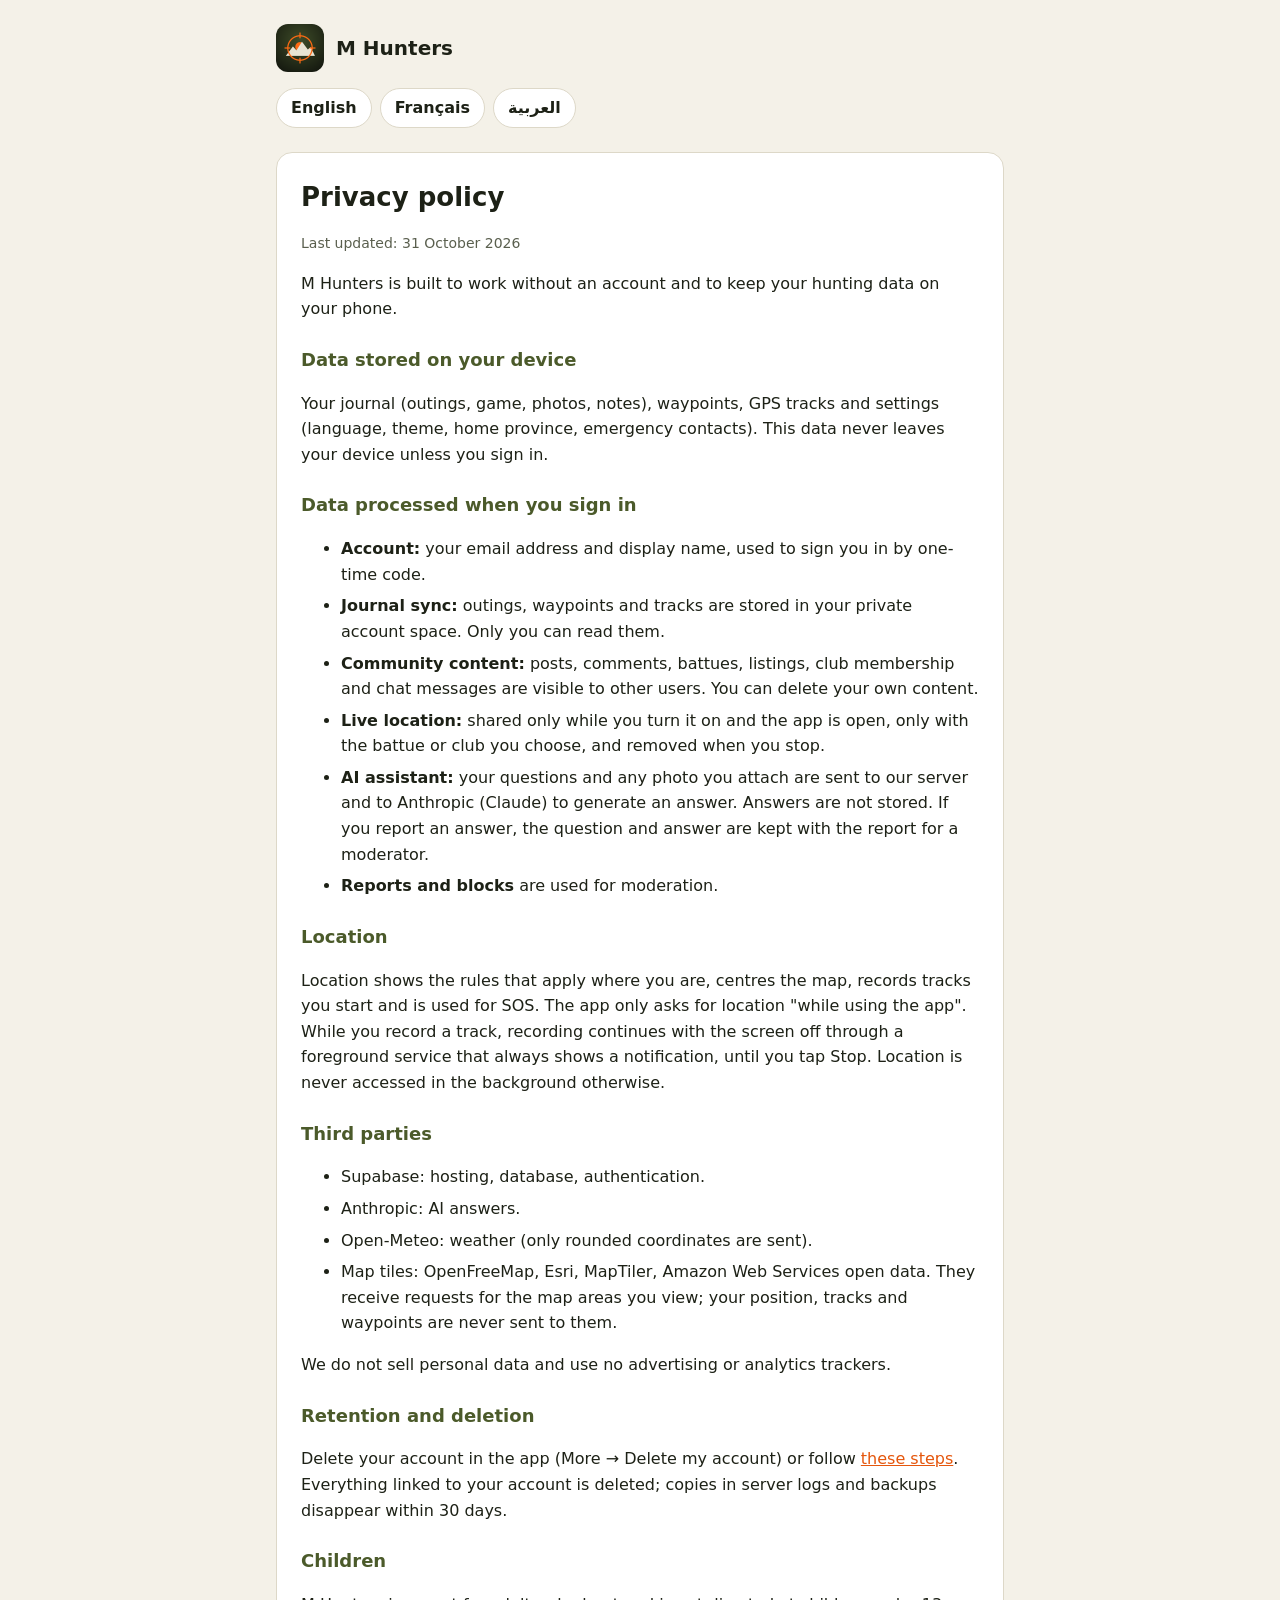
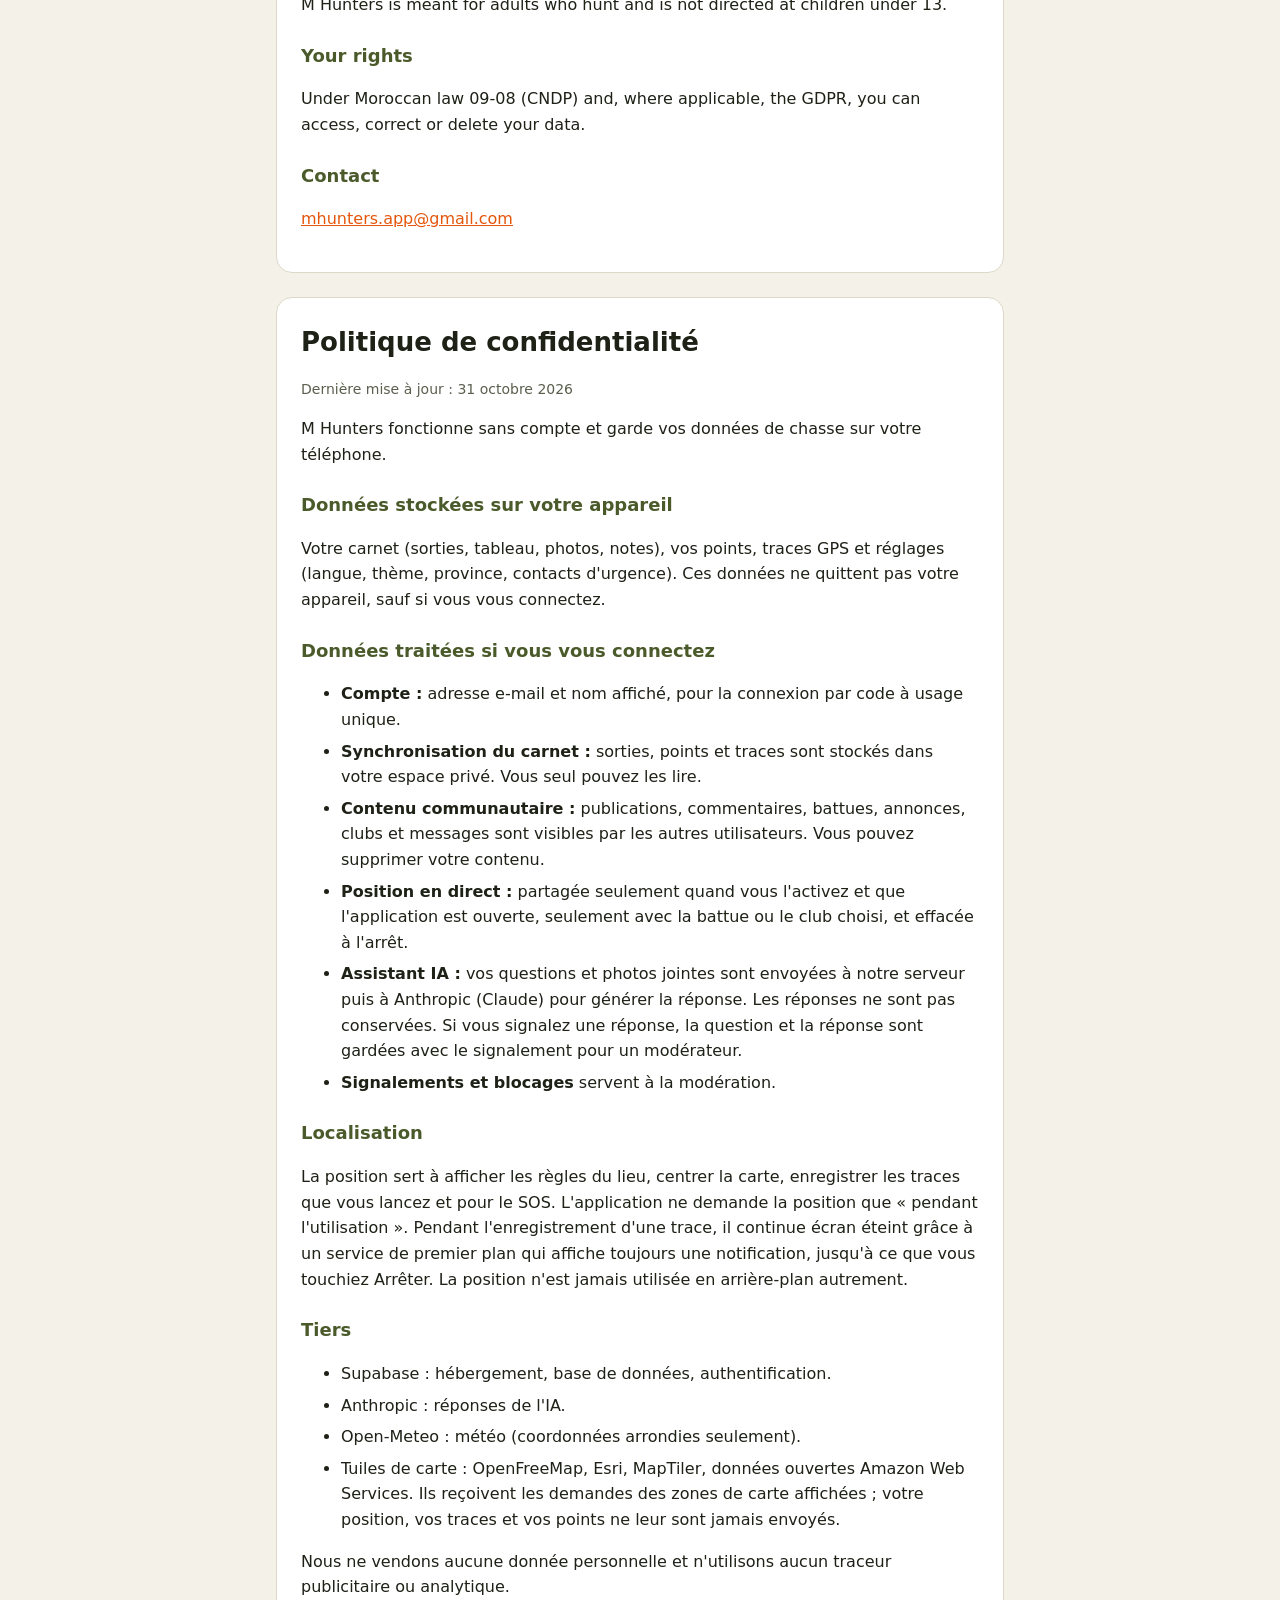
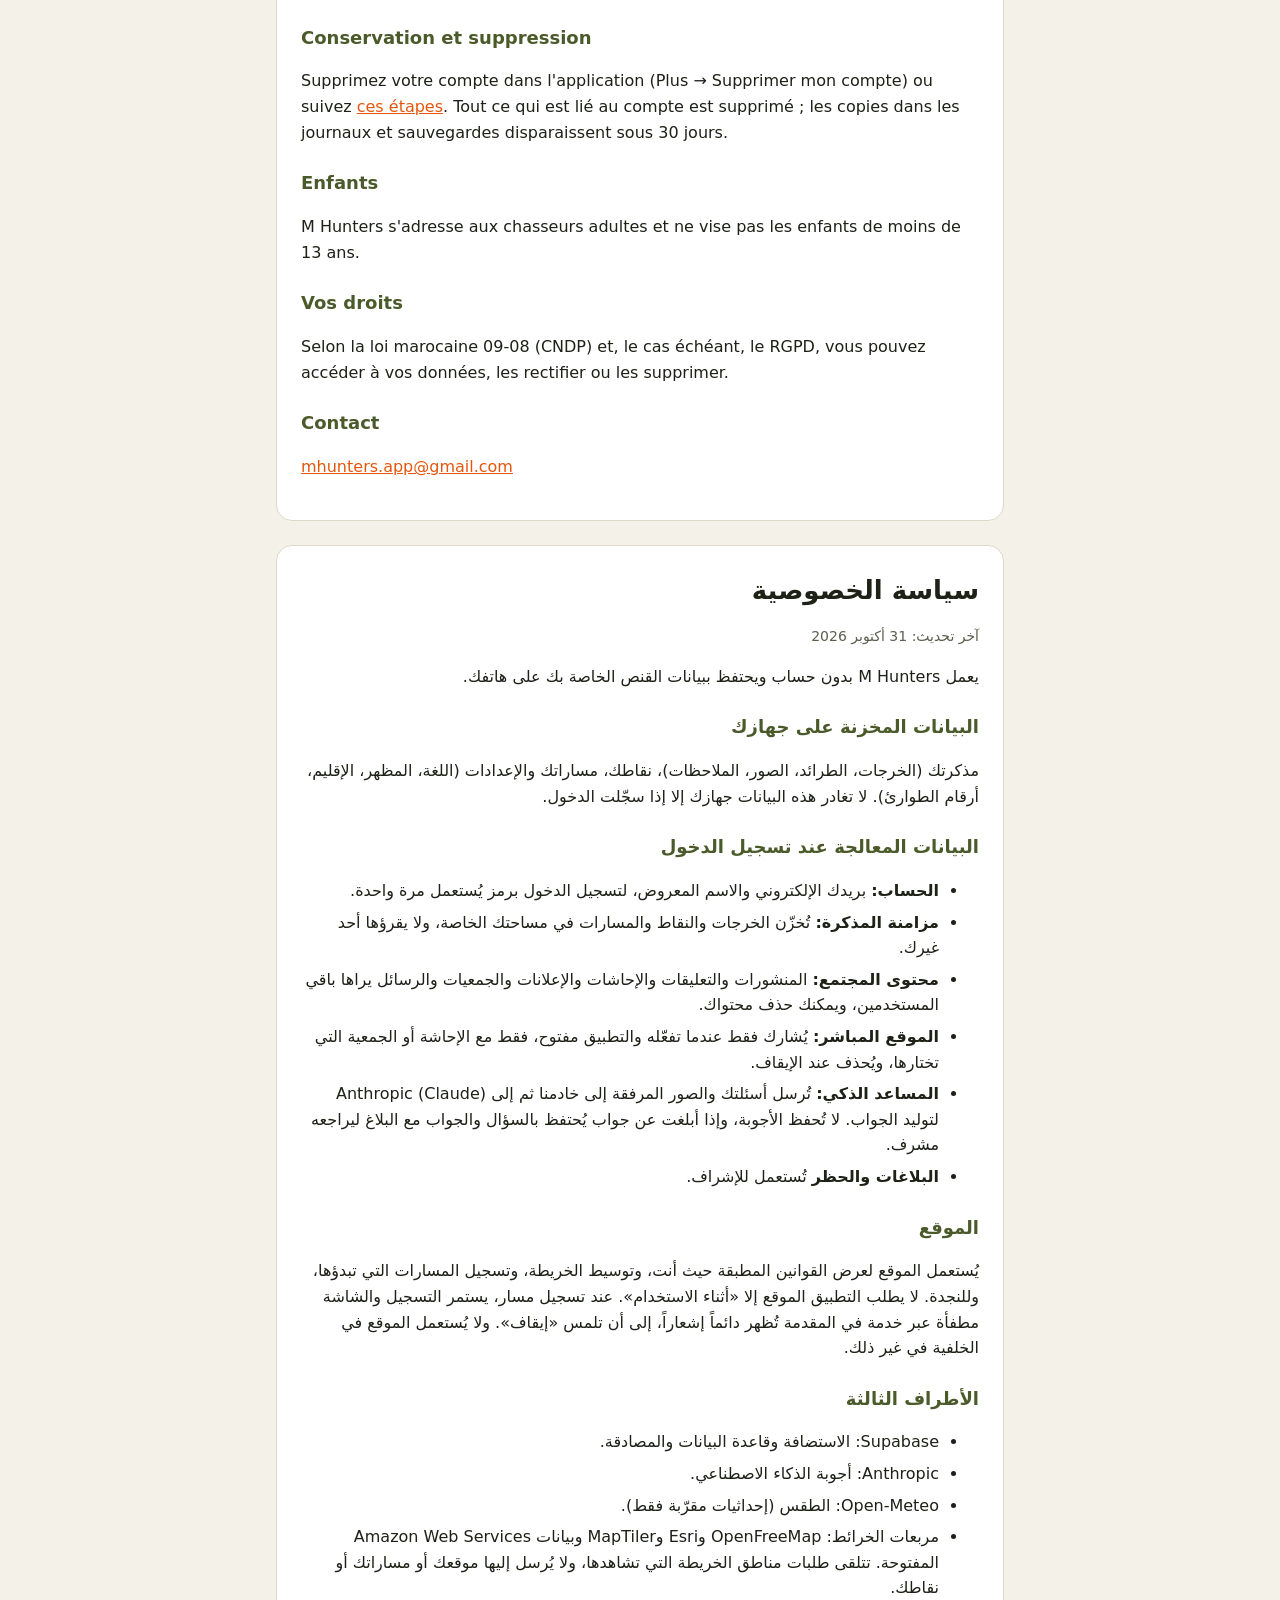
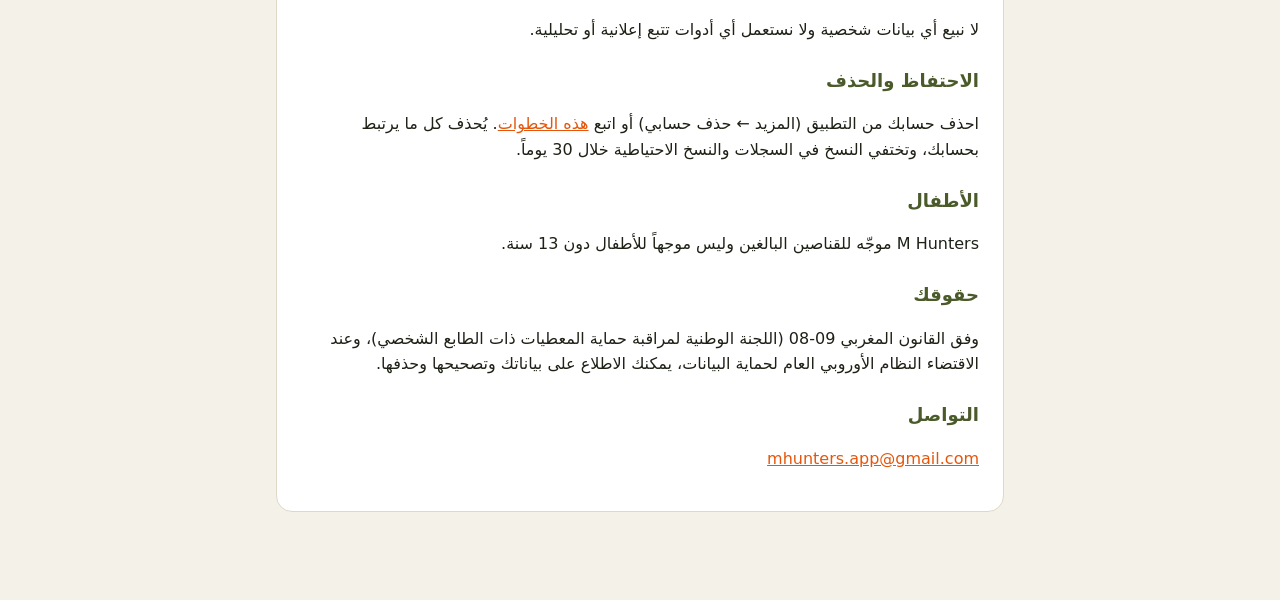
==== privacy.html @ 9fa9ad55 "M Hunters privacy policy and account deletion pages Co-Authored-By: Claude Opus 5.5 <noreply@anthrop" ====
<!doctype html>
<html lang="en">
<head>
  <meta charset="utf-8" />
  <meta name="viewport" content="width=device-width, initial-scale=1" />
  <title>M Hunters privacy policy</title>
  <link rel="icon" href="icon.png" />
  <link rel="stylesheet" href="style.css" />
</head>
<body>
  <main>
    <header><img src="icon.png" alt="" /><strong>M Hunters</strong></header>
    <nav class="langs"><a href="#en">English</a><a href="#fr">Français</a><a href="#ar">العربية</a></nav>

    <section id="en" lang="en">
      <h1>Privacy policy</h1>
      <p class="muted">Last updated: 31 October 2026</p>
      <p>M Hunters is built to work without an account and to keep your hunting data on your phone.</p>
      <h2>Data stored on your device</h2>
      <p>Your journal (outings, game, photos, notes), waypoints, GPS tracks and settings (language, theme, home province, emergency contacts). This data never leaves your device unless you sign in.</p>
      <h2>Data processed when you sign in</h2>
      <ul>
        <li><strong>Account:</strong> your email address and display name, used to sign you in by one-time code.</li>
        <li><strong>Journal sync:</strong> outings, waypoints and tracks are stored in your private account space. Only you can read them.</li>
        <li><strong>Community content:</strong> posts, comments, battues, listings, club membership and chat messages are visible to other users. You can delete your own content.</li>
        <li><strong>Live location:</strong> shared only while you turn it on and the app is open, only with the battue or club you choose, and removed when you stop.</li>
        <li><strong>AI assistant:</strong> your questions and any photo you attach are sent to our server and to Anthropic (Claude) to generate an answer. Answers are not stored. If you report an answer, the question and answer are kept with the report for a moderator.</li>
        <li><strong>Reports and blocks</strong> are used for moderation.</li>
      </ul>
      <h2>Location</h2>
      <p>Location shows the rules that apply where you are, centres the map, records tracks you start and is used for SOS. The app only asks for location "while using the app". While you record a track, recording continues with the screen off through a foreground service that always shows a notification, until you tap Stop. Location is never accessed in the background otherwise.</p>
      <h2>Third parties</h2>
      <ul>
        <li>Supabase: hosting, database, authentication.</li>
        <li>Anthropic: AI answers.</li>
        <li>Open-Meteo: weather (only rounded coordinates are sent).</li>
        <li>Map tiles: OpenFreeMap, Esri, MapTiler, Amazon Web Services open data. They receive requests for the map areas you view; your position, tracks and waypoints are never sent to them.</li>
      </ul>
      <p>We do not sell personal data and use no advertising or analytics trackers.</p>
      <h2>Retention and deletion</h2>
      <p>Delete your account in the app (More → Delete my account) or follow <a href="delete-account.html">these steps</a>. Everything linked to your account is deleted; copies in server logs and backups disappear within 30 days.</p>
      <h2>Children</h2>
      <p>M Hunters is meant for adults who hunt and is not directed at children under 13.</p>
      <h2>Your rights</h2>
      <p>Under Moroccan law 09-08 (CNDP) and, where applicable, the GDPR, you can access, correct or delete your data.</p>
      <h2>Contact</h2>
      <p><a href="mailto:mhunters.app@gmail.com">mhunters.app@gmail.com</a></p>
    </section>

    <section id="fr" lang="fr">
      <h1>Politique de confidentialité</h1>
      <p class="muted">Dernière mise à jour : 31 octobre 2026</p>
      <p>M Hunters fonctionne sans compte et garde vos données de chasse sur votre téléphone.</p>
      <h2>Données stockées sur votre appareil</h2>
      <p>Votre carnet (sorties, tableau, photos, notes), vos points, traces GPS et réglages (langue, thème, province, contacts d'urgence). Ces données ne quittent pas votre appareil, sauf si vous vous connectez.</p>
      <h2>Données traitées si vous vous connectez</h2>
      <ul>
        <li><strong>Compte :</strong> adresse e-mail et nom affiché, pour la connexion par code à usage unique.</li>
        <li><strong>Synchronisation du carnet :</strong> sorties, points et traces sont stockés dans votre espace privé. Vous seul pouvez les lire.</li>
        <li><strong>Contenu communautaire :</strong> publications, commentaires, battues, annonces, clubs et messages sont visibles par les autres utilisateurs. Vous pouvez supprimer votre contenu.</li>
        <li><strong>Position en direct :</strong> partagée seulement quand vous l'activez et que l'application est ouverte, seulement avec la battue ou le club choisi, et effacée à l'arrêt.</li>
        <li><strong>Assistant IA :</strong> vos questions et photos jointes sont envoyées à notre serveur puis à Anthropic (Claude) pour générer la réponse. Les réponses ne sont pas conservées. Si vous signalez une réponse, la question et la réponse sont gardées avec le signalement pour un modérateur.</li>
        <li><strong>Signalements et blocages</strong> servent à la modération.</li>
      </ul>
      <h2>Localisation</h2>
      <p>La position sert à afficher les règles du lieu, centrer la carte, enregistrer les traces que vous lancez et pour le SOS. L'application ne demande la position que « pendant l'utilisation ». Pendant l'enregistrement d'une trace, il continue écran éteint grâce à un service de premier plan qui affiche toujours une notification, jusqu'à ce que vous touchiez Arrêter. La position n'est jamais utilisée en arrière-plan autrement.</p>
      <h2>Tiers</h2>
      <ul>
        <li>Supabase : hébergement, base de données, authentification.</li>
        <li>Anthropic : réponses de l'IA.</li>
        <li>Open-Meteo : météo (coordonnées arrondies seulement).</li>
        <li>Tuiles de carte : OpenFreeMap, Esri, MapTiler, données ouvertes Amazon Web Services. Ils reçoivent les demandes des zones de carte affichées ; votre position, vos traces et vos points ne leur sont jamais envoyés.</li>
      </ul>
      <p>Nous ne vendons aucune donnée personnelle et n'utilisons aucun traceur publicitaire ou analytique.</p>
      <h2>Conservation et suppression</h2>
      <p>Supprimez votre compte dans l'application (Plus → Supprimer mon compte) ou suivez <a href="delete-account.html#fr">ces étapes</a>. Tout ce qui est lié au compte est supprimé ; les copies dans les journaux et sauvegardes disparaissent sous 30 jours.</p>
      <h2>Enfants</h2>
      <p>M Hunters s'adresse aux chasseurs adultes et ne vise pas les enfants de moins de 13 ans.</p>
      <h2>Vos droits</h2>
      <p>Selon la loi marocaine 09-08 (CNDP) et, le cas échéant, le RGPD, vous pouvez accéder à vos données, les rectifier ou les supprimer.</p>
      <h2>Contact</h2>
      <p><a href="mailto:mhunters.app@gmail.com">mhunters.app@gmail.com</a></p>
    </section>

    <section id="ar" lang="ar" dir="rtl">
      <h1>سياسة الخصوصية</h1>
      <p class="muted">آخر تحديث: 31 أكتوبر 2026</p>
      <p>يعمل M Hunters بدون حساب ويحتفظ ببيانات القنص الخاصة بك على هاتفك.</p>
      <h2>البيانات المخزنة على جهازك</h2>
      <p>مذكرتك (الخرجات، الطرائد، الصور، الملاحظات)، نقاطك، مساراتك والإعدادات (اللغة، المظهر، الإقليم، أرقام الطوارئ). لا تغادر هذه البيانات جهازك إلا إذا سجّلت الدخول.</p>
      <h2>البيانات المعالجة عند تسجيل الدخول</h2>
      <ul>
        <li><strong>الحساب:</strong> بريدك الإلكتروني والاسم المعروض، لتسجيل الدخول برمز يُستعمل مرة واحدة.</li>
        <li><strong>مزامنة المذكرة:</strong> تُخزّن الخرجات والنقاط والمسارات في مساحتك الخاصة، ولا يقرؤها أحد غيرك.</li>
        <li><strong>محتوى المجتمع:</strong> المنشورات والتعليقات والإحاشات والإعلانات والجمعيات والرسائل يراها باقي المستخدمين، ويمكنك حذف محتواك.</li>
        <li><strong>الموقع المباشر:</strong> يُشارك فقط عندما تفعّله والتطبيق مفتوح، فقط مع الإحاشة أو الجمعية التي تختارها، ويُحذف عند الإيقاف.</li>
        <li><strong>المساعد الذكي:</strong> تُرسل أسئلتك والصور المرفقة إلى خادمنا ثم إلى Anthropic (Claude) لتوليد الجواب. لا تُحفظ الأجوبة، وإذا أبلغت عن جواب يُحتفظ بالسؤال والجواب مع البلاغ ليراجعه مشرف.</li>
        <li><strong>البلاغات والحظر</strong> تُستعمل للإشراف.</li>
      </ul>
      <h2>الموقع</h2>
      <p>يُستعمل الموقع لعرض القوانين المطبقة حيث أنت، وتوسيط الخريطة، وتسجيل المسارات التي تبدؤها، وللنجدة. لا يطلب التطبيق الموقع إلا «أثناء الاستخدام». عند تسجيل مسار، يستمر التسجيل والشاشة مطفأة عبر خدمة في المقدمة تُظهر دائماً إشعاراً، إلى أن تلمس «إيقاف». ولا يُستعمل الموقع في الخلفية في غير ذلك.</p>
      <h2>الأطراف الثالثة</h2>
      <ul>
        <li>Supabase: الاستضافة وقاعدة البيانات والمصادقة.</li>
        <li>Anthropic: أجوبة الذكاء الاصطناعي.</li>
        <li>Open-Meteo: الطقس (إحداثيات مقرّبة فقط).</li>
        <li>مربعات الخرائط: OpenFreeMap وEsri وMapTiler وبيانات Amazon Web Services المفتوحة. تتلقى طلبات مناطق الخريطة التي تشاهدها، ولا يُرسل إليها موقعك أو مساراتك أو نقاطك.</li>
      </ul>
      <p>لا نبيع أي بيانات شخصية ولا نستعمل أي أدوات تتبع إعلانية أو تحليلية.</p>
      <h2>الاحتفاظ والحذف</h2>
      <p>احذف حسابك من التطبيق (المزيد ← حذف حسابي) أو اتبع <a href="delete-account.html#ar">هذه الخطوات</a>. يُحذف كل ما يرتبط بحسابك، وتختفي النسخ في السجلات والنسخ الاحتياطية خلال 30 يوماً.</p>
      <h2>الأطفال</h2>
      <p>M Hunters موجّه للقناصين البالغين وليس موجهاً للأطفال دون 13 سنة.</p>
      <h2>حقوقك</h2>
      <p>وفق القانون المغربي 09-08 (اللجنة الوطنية لمراقبة حماية المعطيات ذات الطابع الشخصي)، وعند الاقتضاء النظام الأوروبي العام لحماية البيانات، يمكنك الاطلاع على بياناتك وتصحيحها وحذفها.</p>
      <h2>التواصل</h2>
      <p><a href="mailto:mhunters.app@gmail.com">mhunters.app@gmail.com</a></p>
    </section>
  </main>
</body>
</html>
---- style.css ----
:root {
  --bg: #f4f1e8;
  --surface: #ffffff;
  --text: #1d2116;
  --muted: #5a5f4e;
  --primary: #4b5a2a;
  --accent: #e5560c;
  --border: #ddd8c8;
}
@media (prefers-color-scheme: dark) {
  :root {
    --bg: #14180f;
    --surface: #1d2216;
    --text: #ece9dc;
    --muted: #a4a993;
    --primary: #a8bb72;
    --accent: #ff6a13;
    --border: #343b29;
  }
}
* { box-sizing: border-box; }
body {
  margin: 0;
  background: var(--bg);
  color: var(--text);
  font: 16px/1.6 system-ui, -apple-system, "Segoe UI", Roboto, "Noto Sans Arabic", "IBM Plex Sans Arabic", sans-serif;
}
main { max-width: 760px; margin: 0 auto; padding: 24px 16px 64px; }
header { display: flex; align-items: center; gap: 12px; margin-bottom: 8px; }
header img { width: 48px; height: 48px; border-radius: 12px; }
header strong { font-size: 20px; }
nav.langs { display: flex; gap: 8px; flex-wrap: wrap; margin: 16px 0 24px; }
nav.langs a {
  padding: 6px 14px; border-radius: 999px; border: 1px solid var(--border);
  background: var(--surface); color: var(--text); text-decoration: none; font-weight: 600;
}
section { background: var(--surface); border: 1px solid var(--border); border-radius: 16px; padding: 8px 24px 24px; margin-bottom: 24px; }
section[dir="rtl"] { text-align: right; }
h1 { font-size: 26px; margin: 16px 0 4px; }
h2 { font-size: 18px; margin: 24px 0 8px; color: var(--primary); }
a { color: var(--accent); }
.muted { color: var(--muted); font-size: 14px; }
ol li, ul li { margin-bottom: 6px; }
.links { display: grid; gap: 12px; }
.links a {
  display: block; padding: 16px; border-radius: 12px; border: 1px solid var(--border);
  background: var(--surface); color: var(--text); text-decoration: none; font-weight: 600;
}
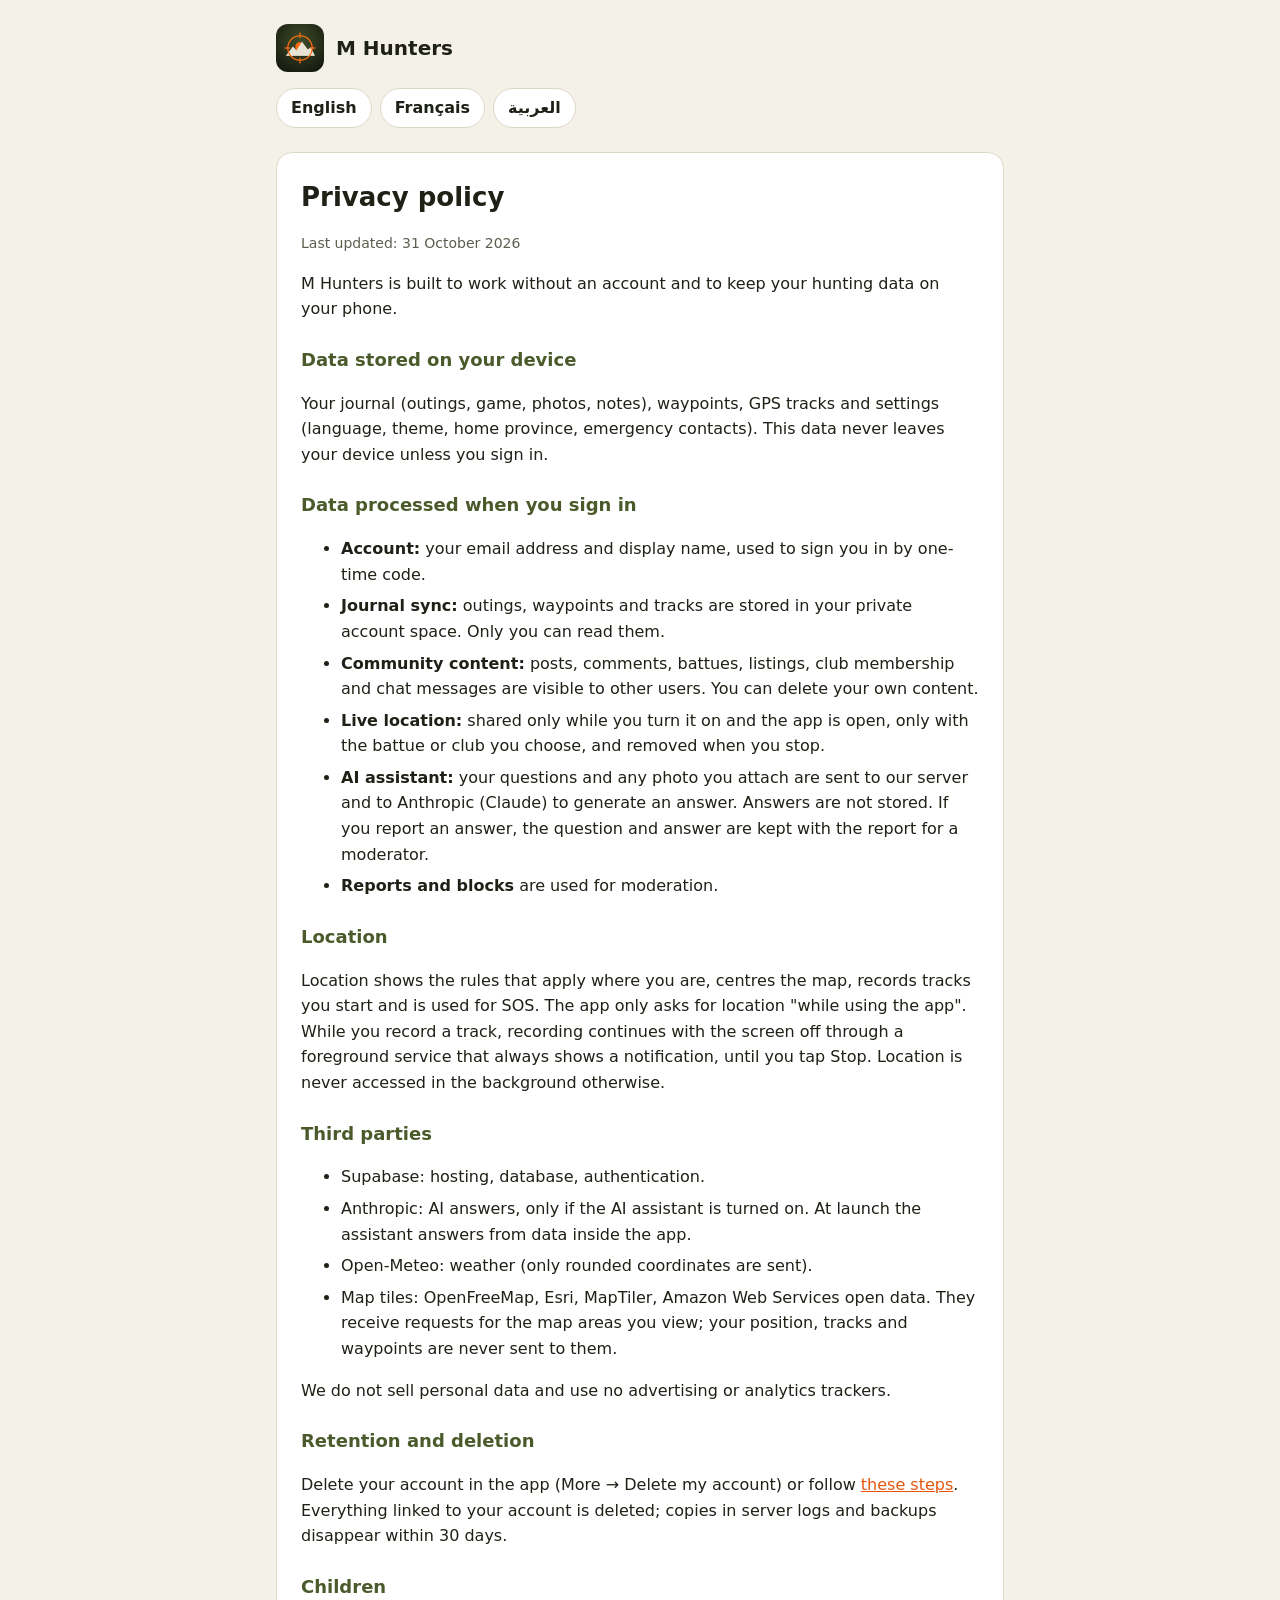
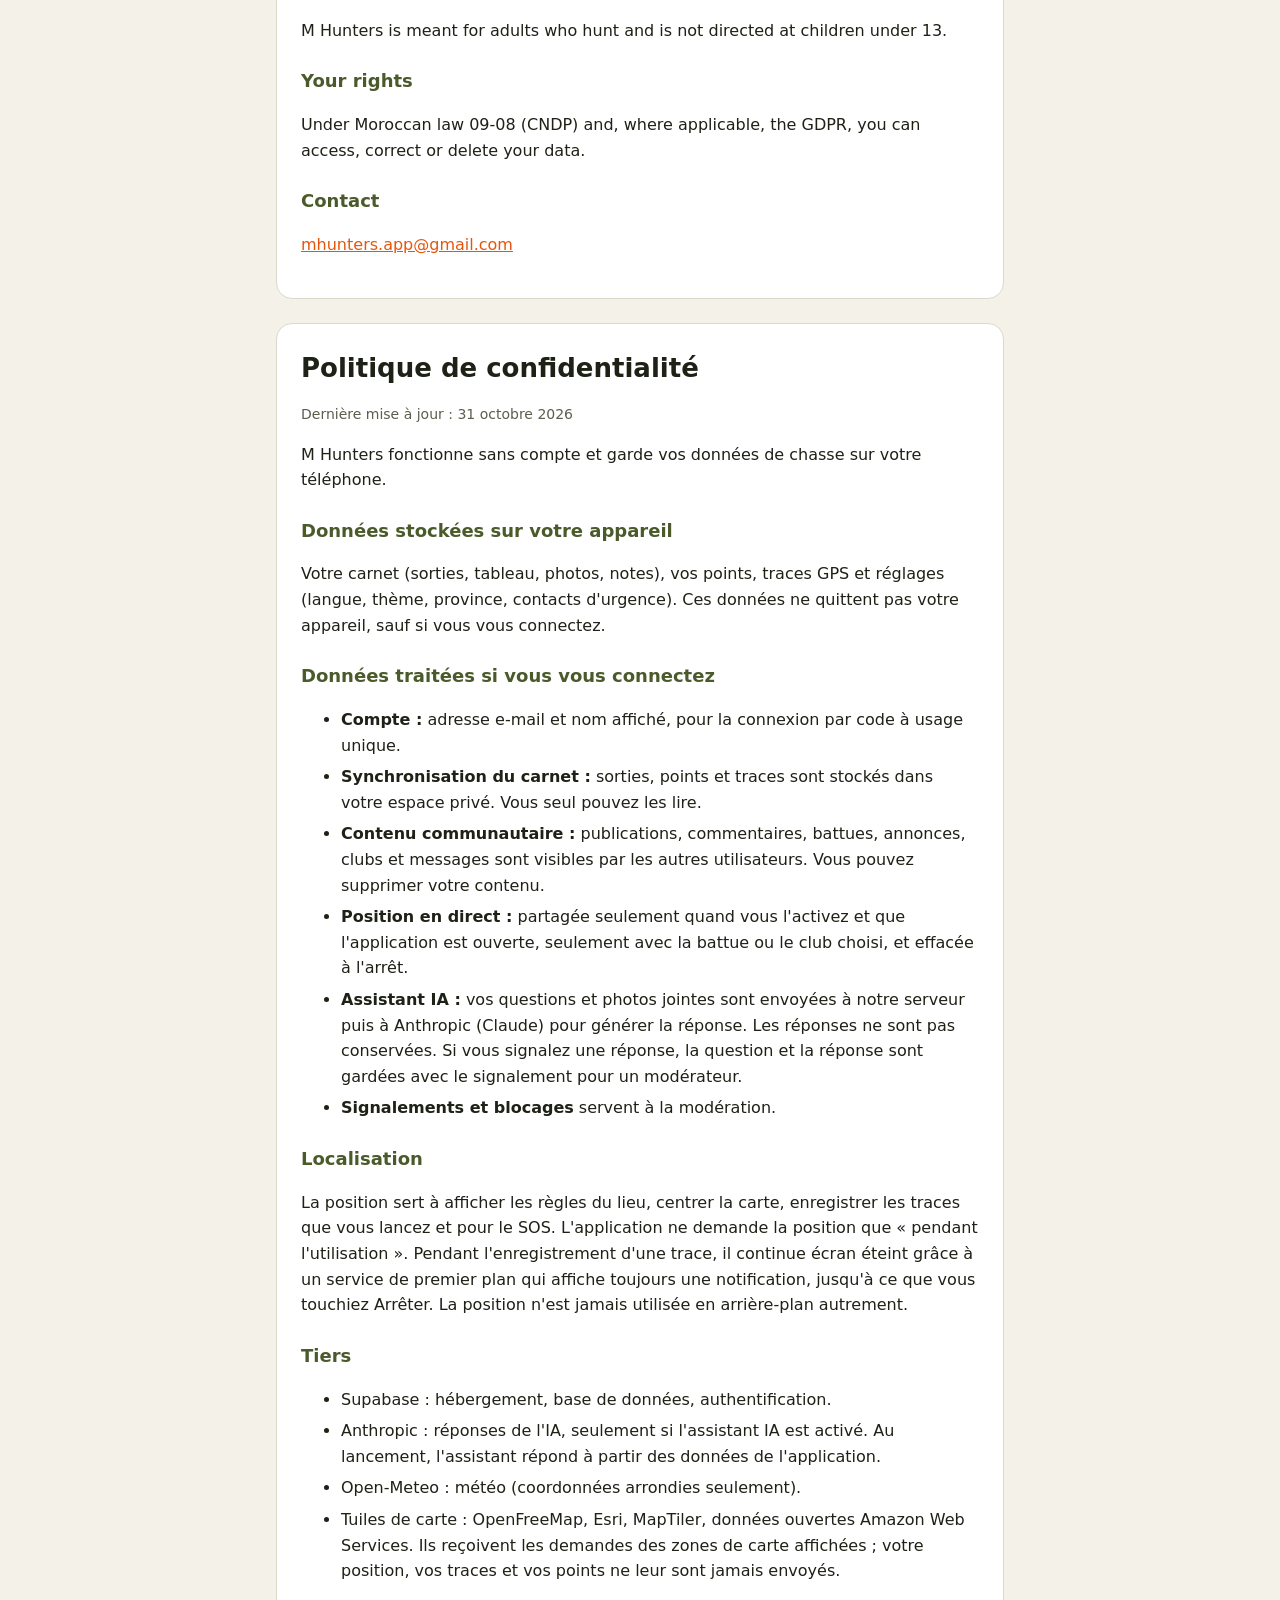
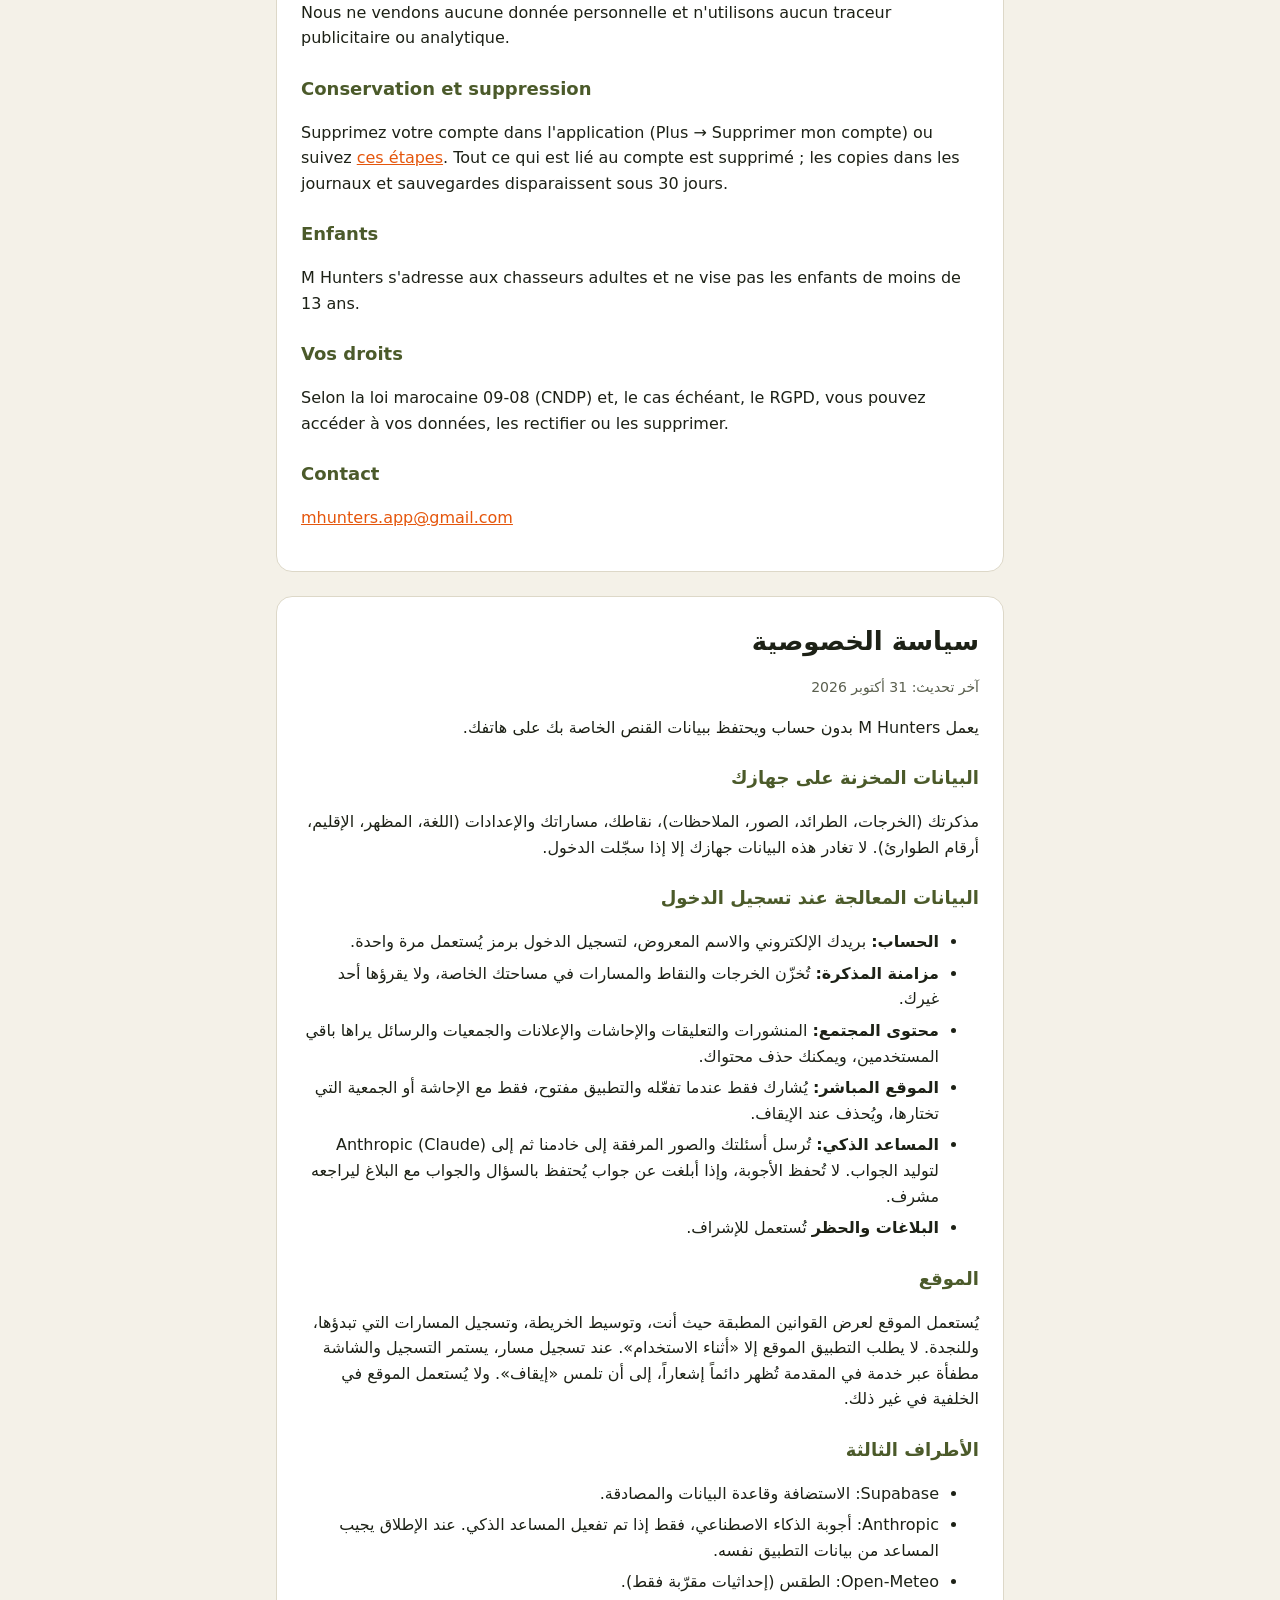
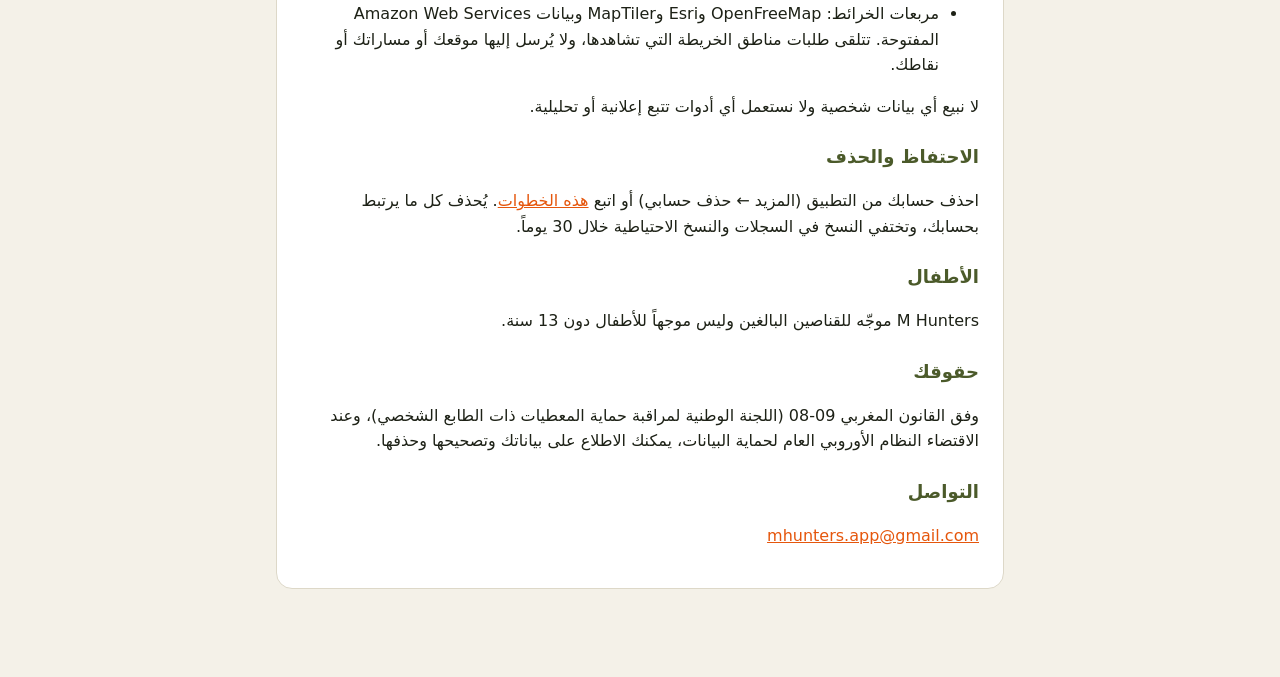
==== commit dfb77fb4: "Privacy policy: Anthropic only when the AI assistant is enabled Co-Authored-By: Claude Opus 5.5 <nor" ====
--- a/privacy.html
+++ b/privacy.html
@@ -32,7 +32,7 @@
       <h2>Third parties</h2>
       <ul>
         <li>Supabase: hosting, database, authentication.</li>
-        <li>Anthropic: AI answers.</li>
+        <li>Anthropic: AI answers, only if the AI assistant is turned on. At launch the assistant answers from data inside the app.</li>
         <li>Open-Meteo: weather (only rounded coordinates are sent).</li>
         <li>Map tiles: OpenFreeMap, Esri, MapTiler, Amazon Web Services open data. They receive requests for the map areas you view; your position, tracks and waypoints are never sent to them.</li>
       </ul>
@@ -67,7 +67,7 @@
       <h2>Tiers</h2>
       <ul>
         <li>Supabase : hébergement, base de données, authentification.</li>
-        <li>Anthropic : réponses de l'IA.</li>
+        <li>Anthropic : réponses de l'IA, seulement si l'assistant IA est activé. Au lancement, l'assistant répond à partir des données de l'application.</li>
         <li>Open-Meteo : météo (coordonnées arrondies seulement).</li>
         <li>Tuiles de carte : OpenFreeMap, Esri, MapTiler, données ouvertes Amazon Web Services. Ils reçoivent les demandes des zones de carte affichées ; votre position, vos traces et vos points ne leur sont jamais envoyés.</li>
       </ul>
@@ -102,7 +102,7 @@
       <h2>الأطراف الثالثة</h2>
       <ul>
         <li>Supabase: الاستضافة وقاعدة البيانات والمصادقة.</li>
-        <li>Anthropic: أجوبة الذكاء الاصطناعي.</li>
+        <li>Anthropic: أجوبة الذكاء الاصطناعي، فقط إذا تم تفعيل المساعد الذكي. عند الإطلاق يجيب المساعد من بيانات التطبيق نفسه.</li>
         <li>Open-Meteo: الطقس (إحداثيات مقرّبة فقط).</li>
         <li>مربعات الخرائط: OpenFreeMap وEsri وMapTiler وبيانات Amazon Web Services المفتوحة. تتلقى طلبات مناطق الخريطة التي تشاهدها، ولا يُرسل إليها موقعك أو مساراتك أو نقاطك.</li>
       </ul>
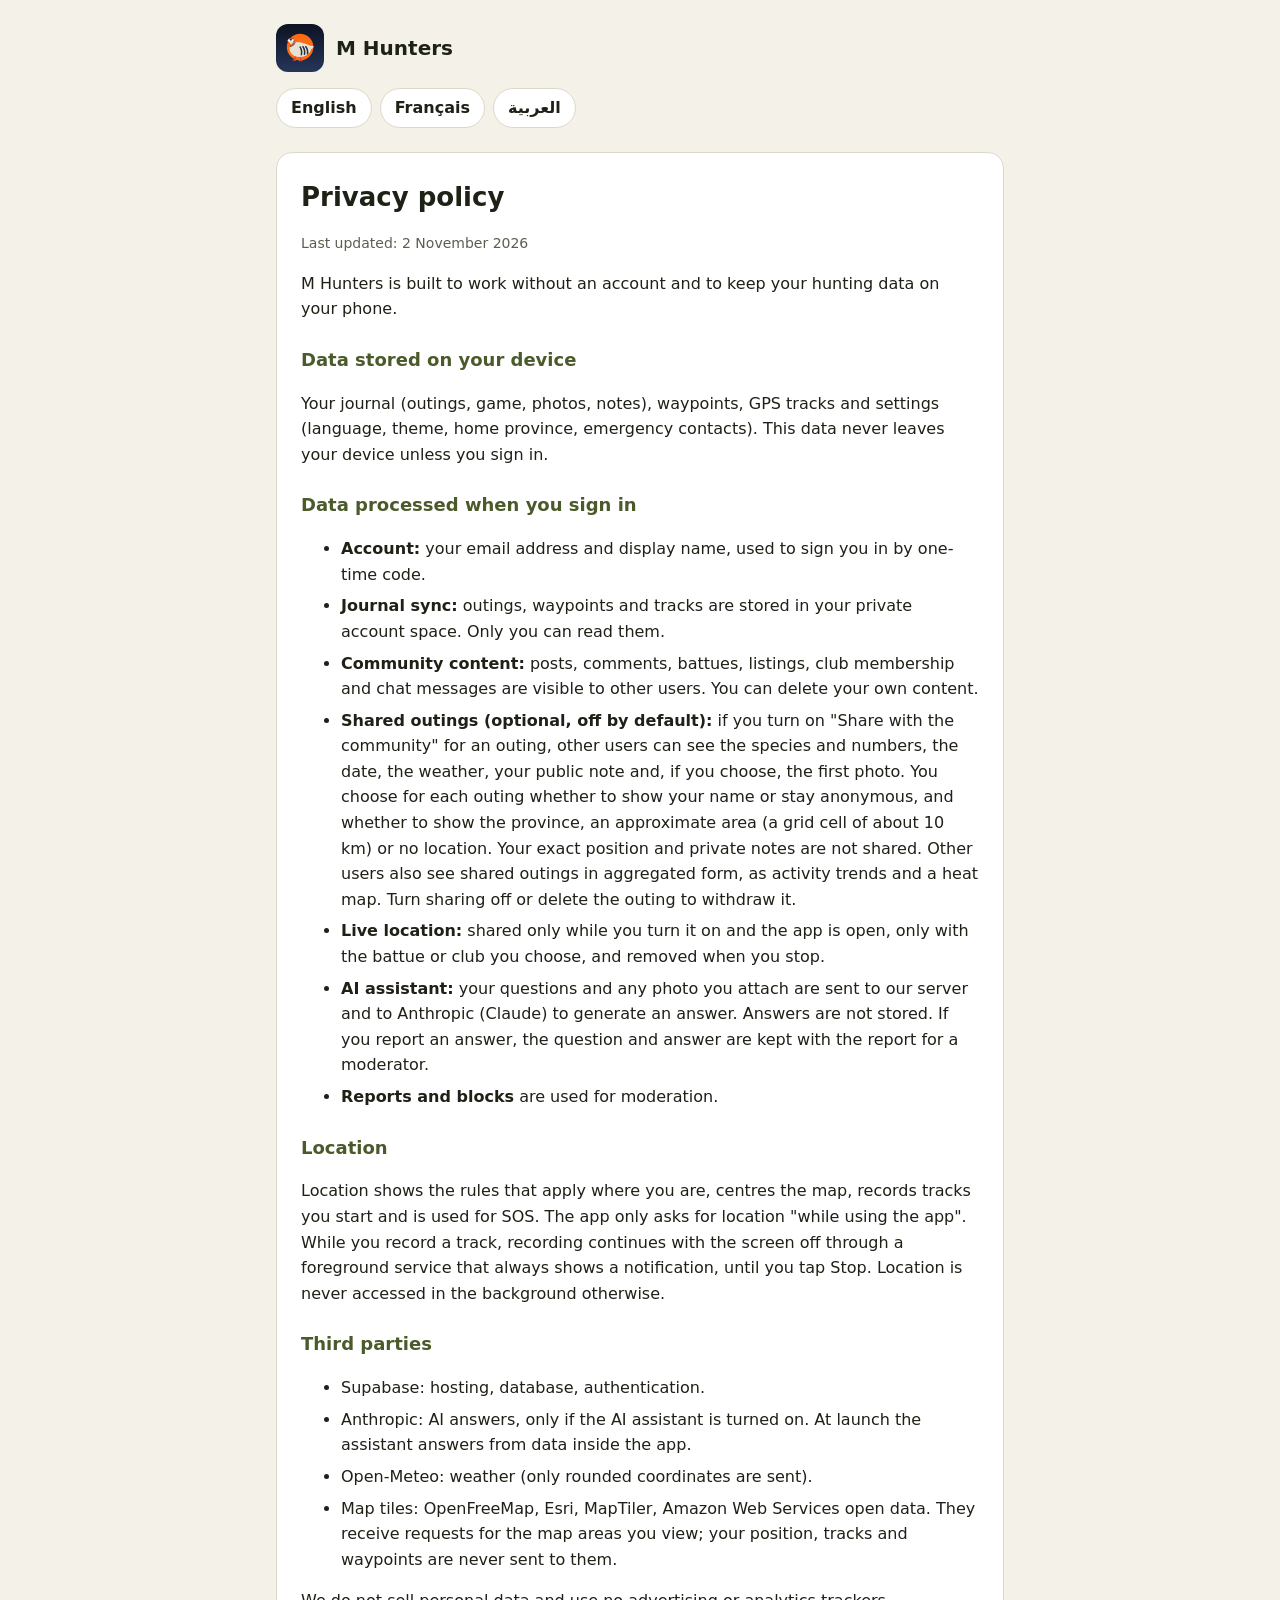
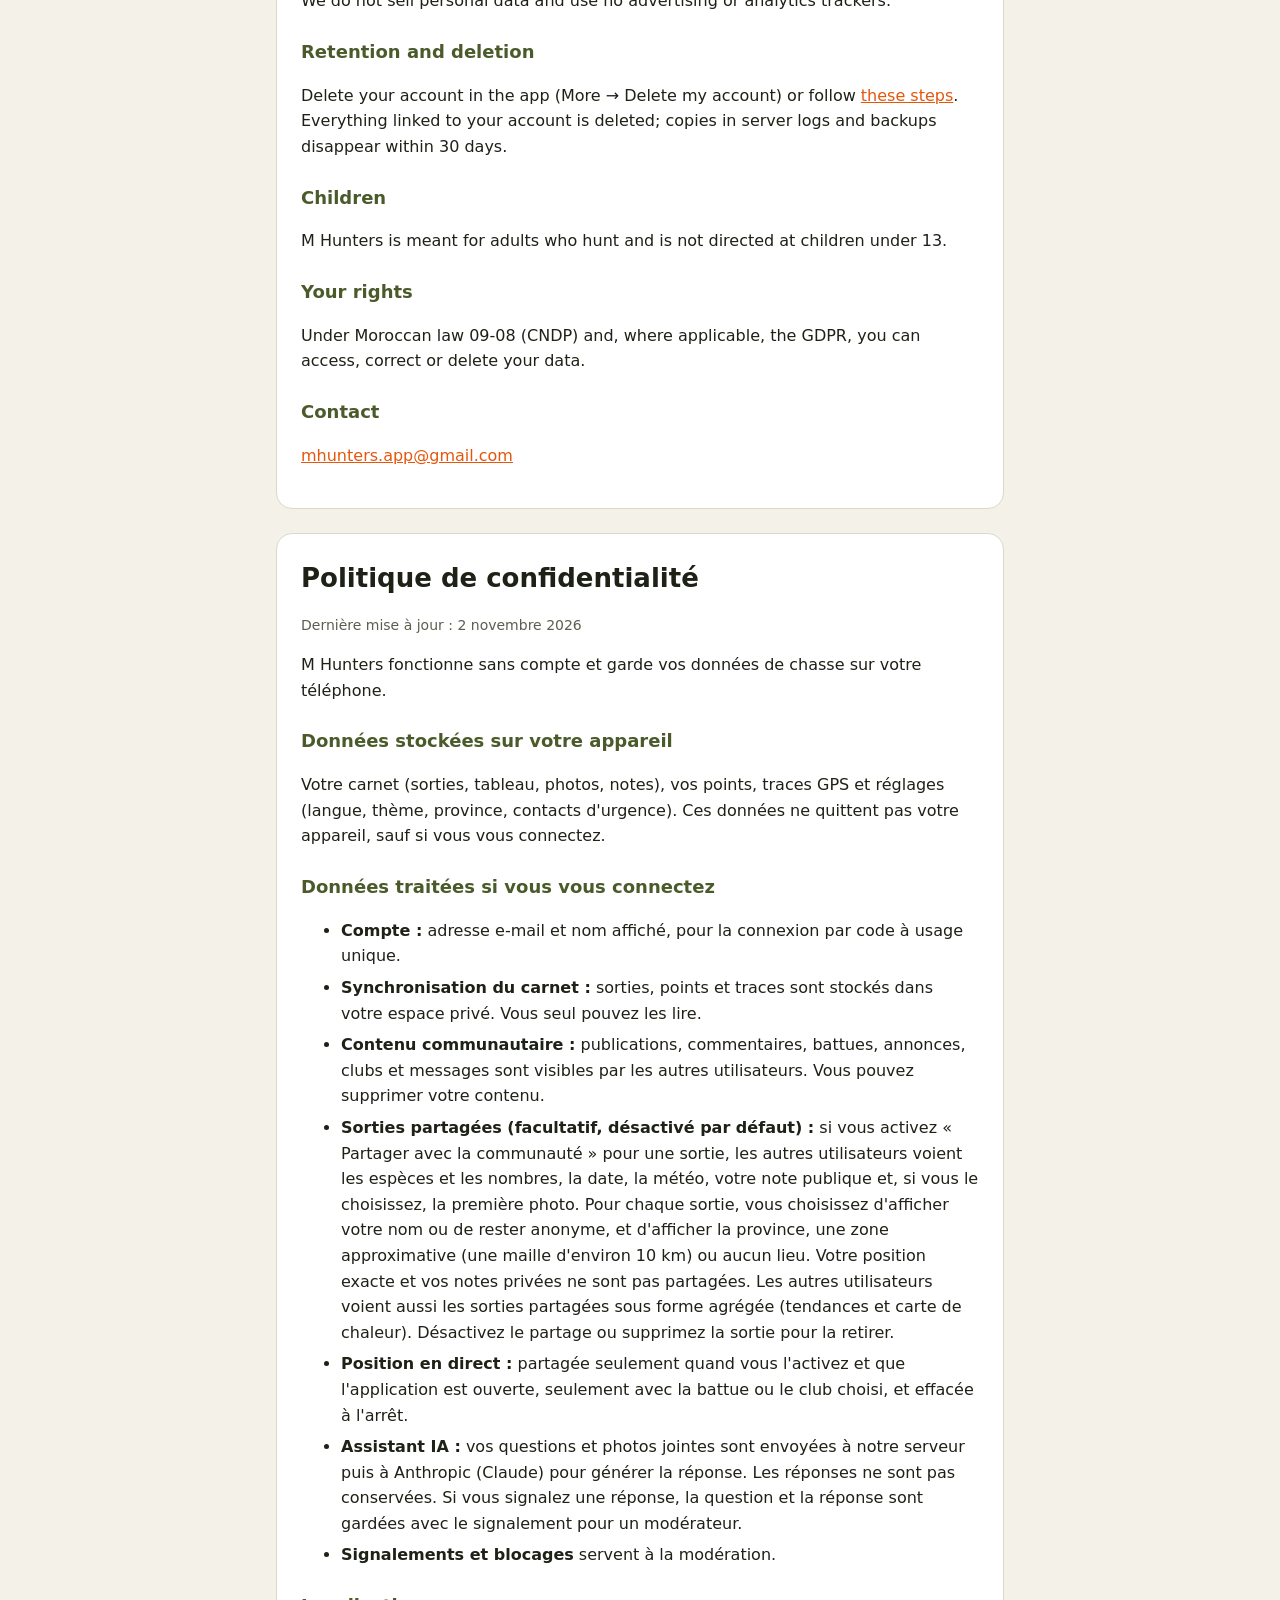
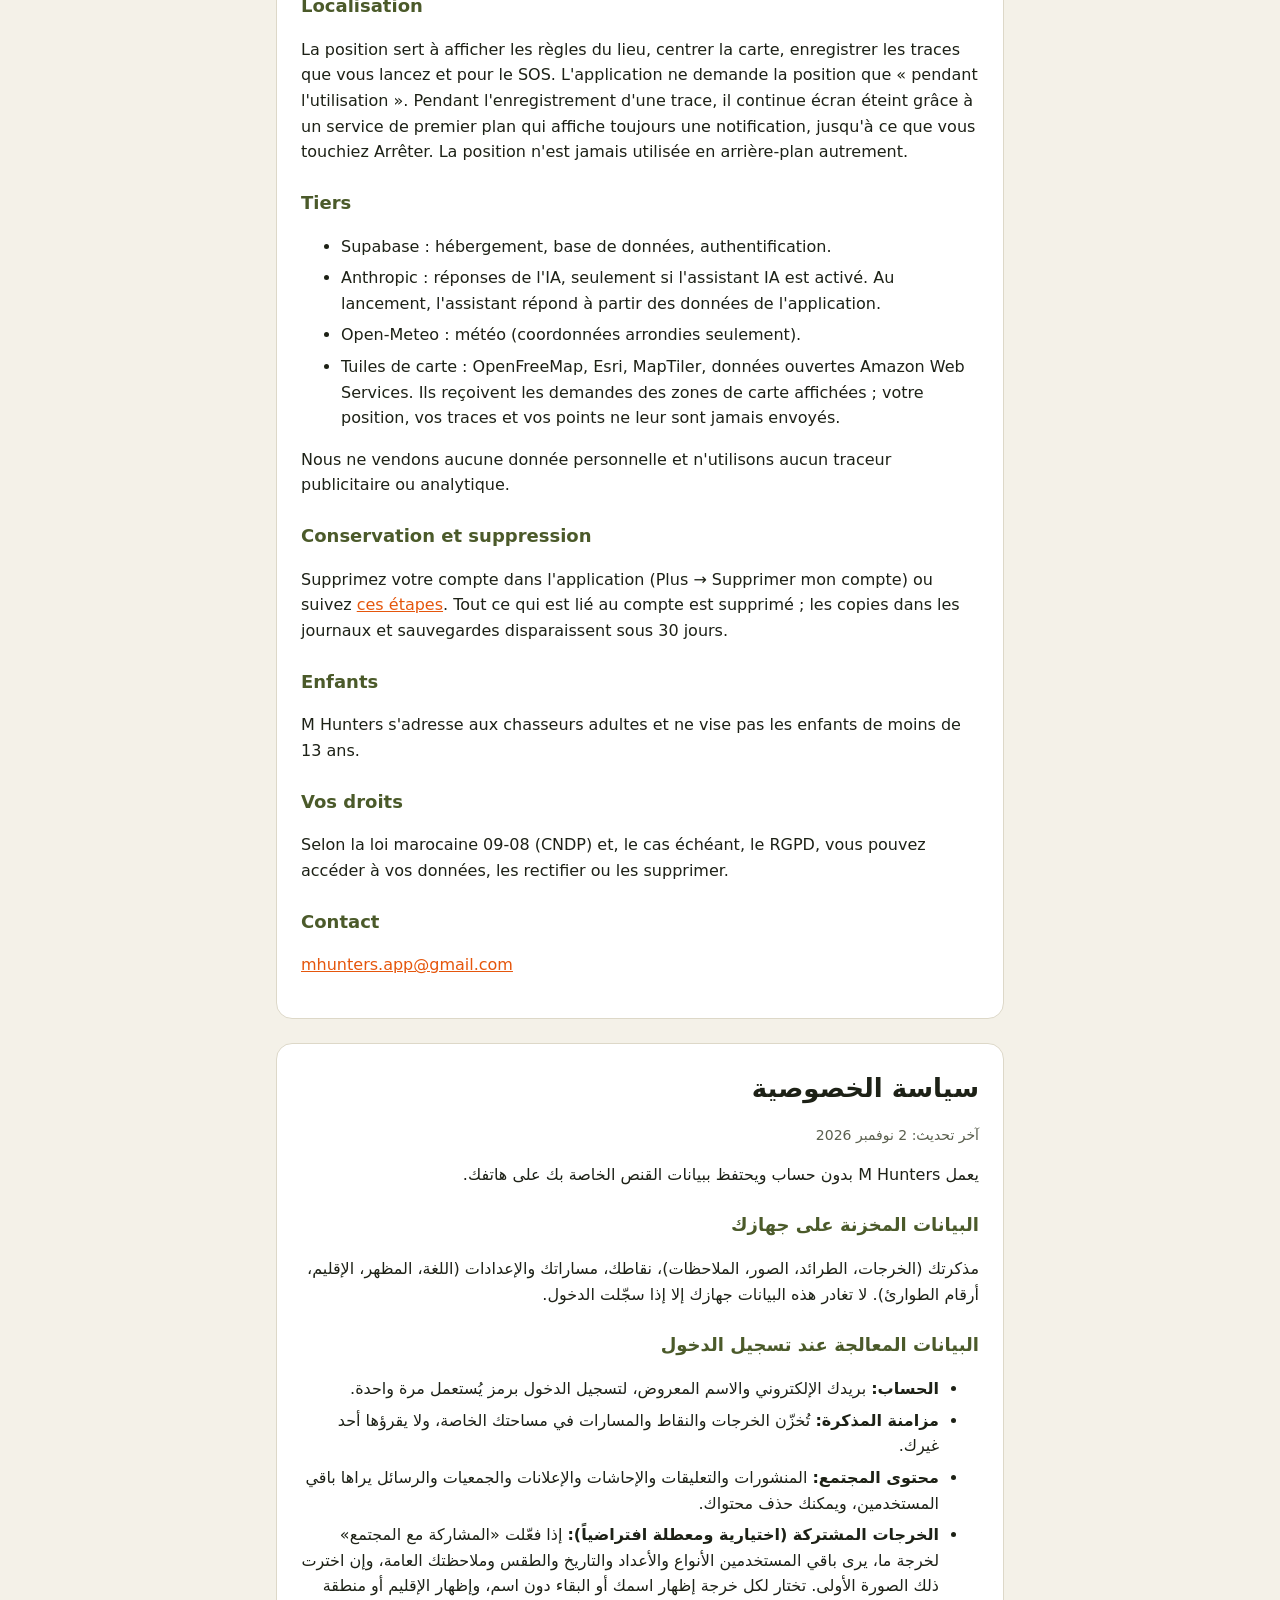
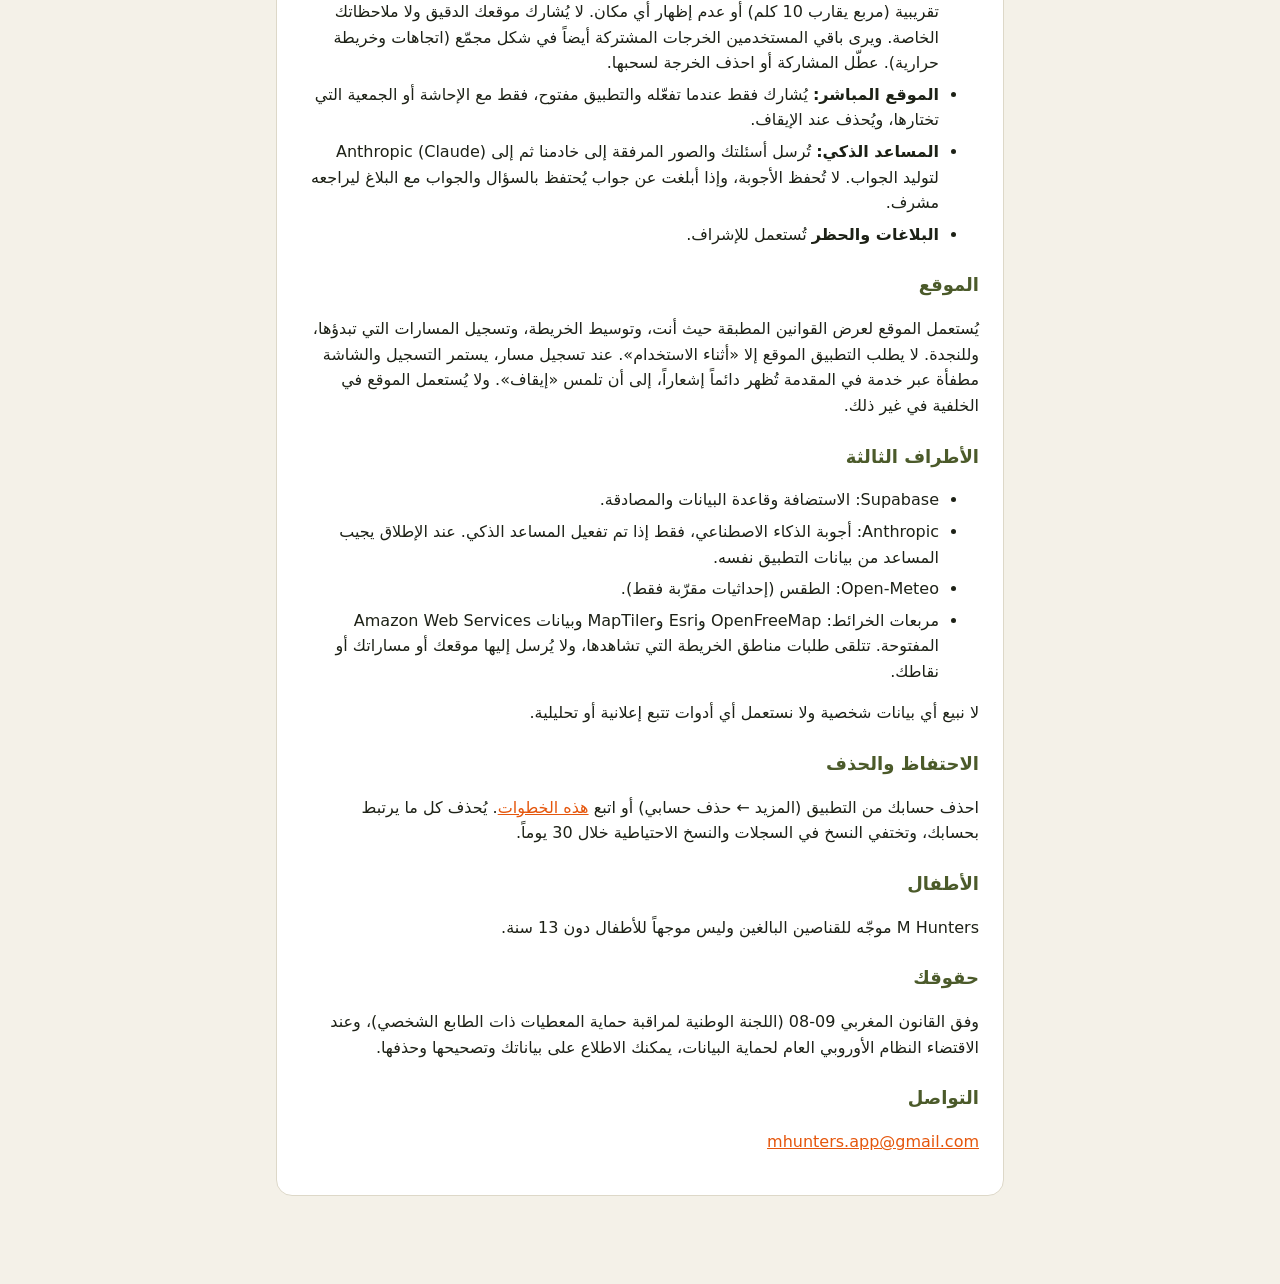
==== commit a86c0d69: "Privacy policy: optional shared outings Co-Authored-By: Claude Opus 5.5 <noreply@anthropic.com>" ====
--- a/privacy.html
+++ b/privacy.html
@@ -14,7 +14,7 @@
 
     <section id="en" lang="en">
       <h1>Privacy policy</h1>
-      <p class="muted">Last updated: 31 October 2026</p>
+      <p class="muted">Last updated: 2 November 2026</p>
       <p>M Hunters is built to work without an account and to keep your hunting data on your phone.</p>
       <h2>Data stored on your device</h2>
       <p>Your journal (outings, game, photos, notes), waypoints, GPS tracks and settings (language, theme, home province, emergency contacts). This data never leaves your device unless you sign in.</p>
@@ -23,6 +23,7 @@
         <li><strong>Account:</strong> your email address and display name, used to sign you in by one-time code.</li>
         <li><strong>Journal sync:</strong> outings, waypoints and tracks are stored in your private account space. Only you can read them.</li>
         <li><strong>Community content:</strong> posts, comments, battues, listings, club membership and chat messages are visible to other users. You can delete your own content.</li>
+        <li><strong>Shared outings (optional, off by default):</strong> if you turn on "Share with the community" for an outing, other users can see the species and numbers, the date, the weather, your public note and, if you choose, the first photo. You choose for each outing whether to show your name or stay anonymous, and whether to show the province, an approximate area (a grid cell of about 10 km) or no location. Your exact position and private notes are not shared. Other users also see shared outings in aggregated form, as activity trends and a heat map. Turn sharing off or delete the outing to withdraw it.</li>
         <li><strong>Live location:</strong> shared only while you turn it on and the app is open, only with the battue or club you choose, and removed when you stop.</li>
         <li><strong>AI assistant:</strong> your questions and any photo you attach are sent to our server and to Anthropic (Claude) to generate an answer. Answers are not stored. If you report an answer, the question and answer are kept with the report for a moderator.</li>
         <li><strong>Reports and blocks</strong> are used for moderation.</li>
@@ -49,7 +50,7 @@
 
     <section id="fr" lang="fr">
       <h1>Politique de confidentialité</h1>
-      <p class="muted">Dernière mise à jour : 31 octobre 2026</p>
+      <p class="muted">Dernière mise à jour : 2 novembre 2026</p>
       <p>M Hunters fonctionne sans compte et garde vos données de chasse sur votre téléphone.</p>
       <h2>Données stockées sur votre appareil</h2>
       <p>Votre carnet (sorties, tableau, photos, notes), vos points, traces GPS et réglages (langue, thème, province, contacts d'urgence). Ces données ne quittent pas votre appareil, sauf si vous vous connectez.</p>
@@ -58,6 +59,7 @@
         <li><strong>Compte :</strong> adresse e-mail et nom affiché, pour la connexion par code à usage unique.</li>
         <li><strong>Synchronisation du carnet :</strong> sorties, points et traces sont stockés dans votre espace privé. Vous seul pouvez les lire.</li>
         <li><strong>Contenu communautaire :</strong> publications, commentaires, battues, annonces, clubs et messages sont visibles par les autres utilisateurs. Vous pouvez supprimer votre contenu.</li>
+        <li><strong>Sorties partagées (facultatif, désactivé par défaut) :</strong> si vous activez « Partager avec la communauté » pour une sortie, les autres utilisateurs voient les espèces et les nombres, la date, la météo, votre note publique et, si vous le choisissez, la première photo. Pour chaque sortie, vous choisissez d'afficher votre nom ou de rester anonyme, et d'afficher la province, une zone approximative (une maille d'environ 10 km) ou aucun lieu. Votre position exacte et vos notes privées ne sont pas partagées. Les autres utilisateurs voient aussi les sorties partagées sous forme agrégée (tendances et carte de chaleur). Désactivez le partage ou supprimez la sortie pour la retirer.</li>
         <li><strong>Position en direct :</strong> partagée seulement quand vous l'activez et que l'application est ouverte, seulement avec la battue ou le club choisi, et effacée à l'arrêt.</li>
         <li><strong>Assistant IA :</strong> vos questions et photos jointes sont envoyées à notre serveur puis à Anthropic (Claude) pour générer la réponse. Les réponses ne sont pas conservées. Si vous signalez une réponse, la question et la réponse sont gardées avec le signalement pour un modérateur.</li>
         <li><strong>Signalements et blocages</strong> servent à la modération.</li>
@@ -84,7 +86,7 @@
 
     <section id="ar" lang="ar" dir="rtl">
       <h1>سياسة الخصوصية</h1>
-      <p class="muted">آخر تحديث: 31 أكتوبر 2026</p>
+      <p class="muted">آخر تحديث: 2 نوفمبر 2026</p>
       <p>يعمل M Hunters بدون حساب ويحتفظ ببيانات القنص الخاصة بك على هاتفك.</p>
       <h2>البيانات المخزنة على جهازك</h2>
       <p>مذكرتك (الخرجات، الطرائد، الصور، الملاحظات)، نقاطك، مساراتك والإعدادات (اللغة، المظهر، الإقليم، أرقام الطوارئ). لا تغادر هذه البيانات جهازك إلا إذا سجّلت الدخول.</p>
@@ -93,6 +95,7 @@
         <li><strong>الحساب:</strong> بريدك الإلكتروني والاسم المعروض، لتسجيل الدخول برمز يُستعمل مرة واحدة.</li>
         <li><strong>مزامنة المذكرة:</strong> تُخزّن الخرجات والنقاط والمسارات في مساحتك الخاصة، ولا يقرؤها أحد غيرك.</li>
         <li><strong>محتوى المجتمع:</strong> المنشورات والتعليقات والإحاشات والإعلانات والجمعيات والرسائل يراها باقي المستخدمين، ويمكنك حذف محتواك.</li>
+        <li><strong>الخرجات المشتركة (اختيارية ومعطلة افتراضياً):</strong> إذا فعّلت «المشاركة مع المجتمع» لخرجة ما، يرى باقي المستخدمين الأنواع والأعداد والتاريخ والطقس وملاحظتك العامة، وإن اخترت ذلك الصورة الأولى. تختار لكل خرجة إظهار اسمك أو البقاء دون اسم، وإظهار الإقليم أو منطقة تقريبية (مربع يقارب 10 كلم) أو عدم إظهار أي مكان. لا يُشارك موقعك الدقيق ولا ملاحظاتك الخاصة. ويرى باقي المستخدمين الخرجات المشتركة أيضاً في شكل مجمّع (اتجاهات وخريطة حرارية). عطّل المشاركة أو احذف الخرجة لسحبها.</li>
         <li><strong>الموقع المباشر:</strong> يُشارك فقط عندما تفعّله والتطبيق مفتوح، فقط مع الإحاشة أو الجمعية التي تختارها، ويُحذف عند الإيقاف.</li>
         <li><strong>المساعد الذكي:</strong> تُرسل أسئلتك والصور المرفقة إلى خادمنا ثم إلى Anthropic (Claude) لتوليد الجواب. لا تُحفظ الأجوبة، وإذا أبلغت عن جواب يُحتفظ بالسؤال والجواب مع البلاغ ليراجعه مشرف.</li>
         <li><strong>البلاغات والحظر</strong> تُستعمل للإشراف.</li>
